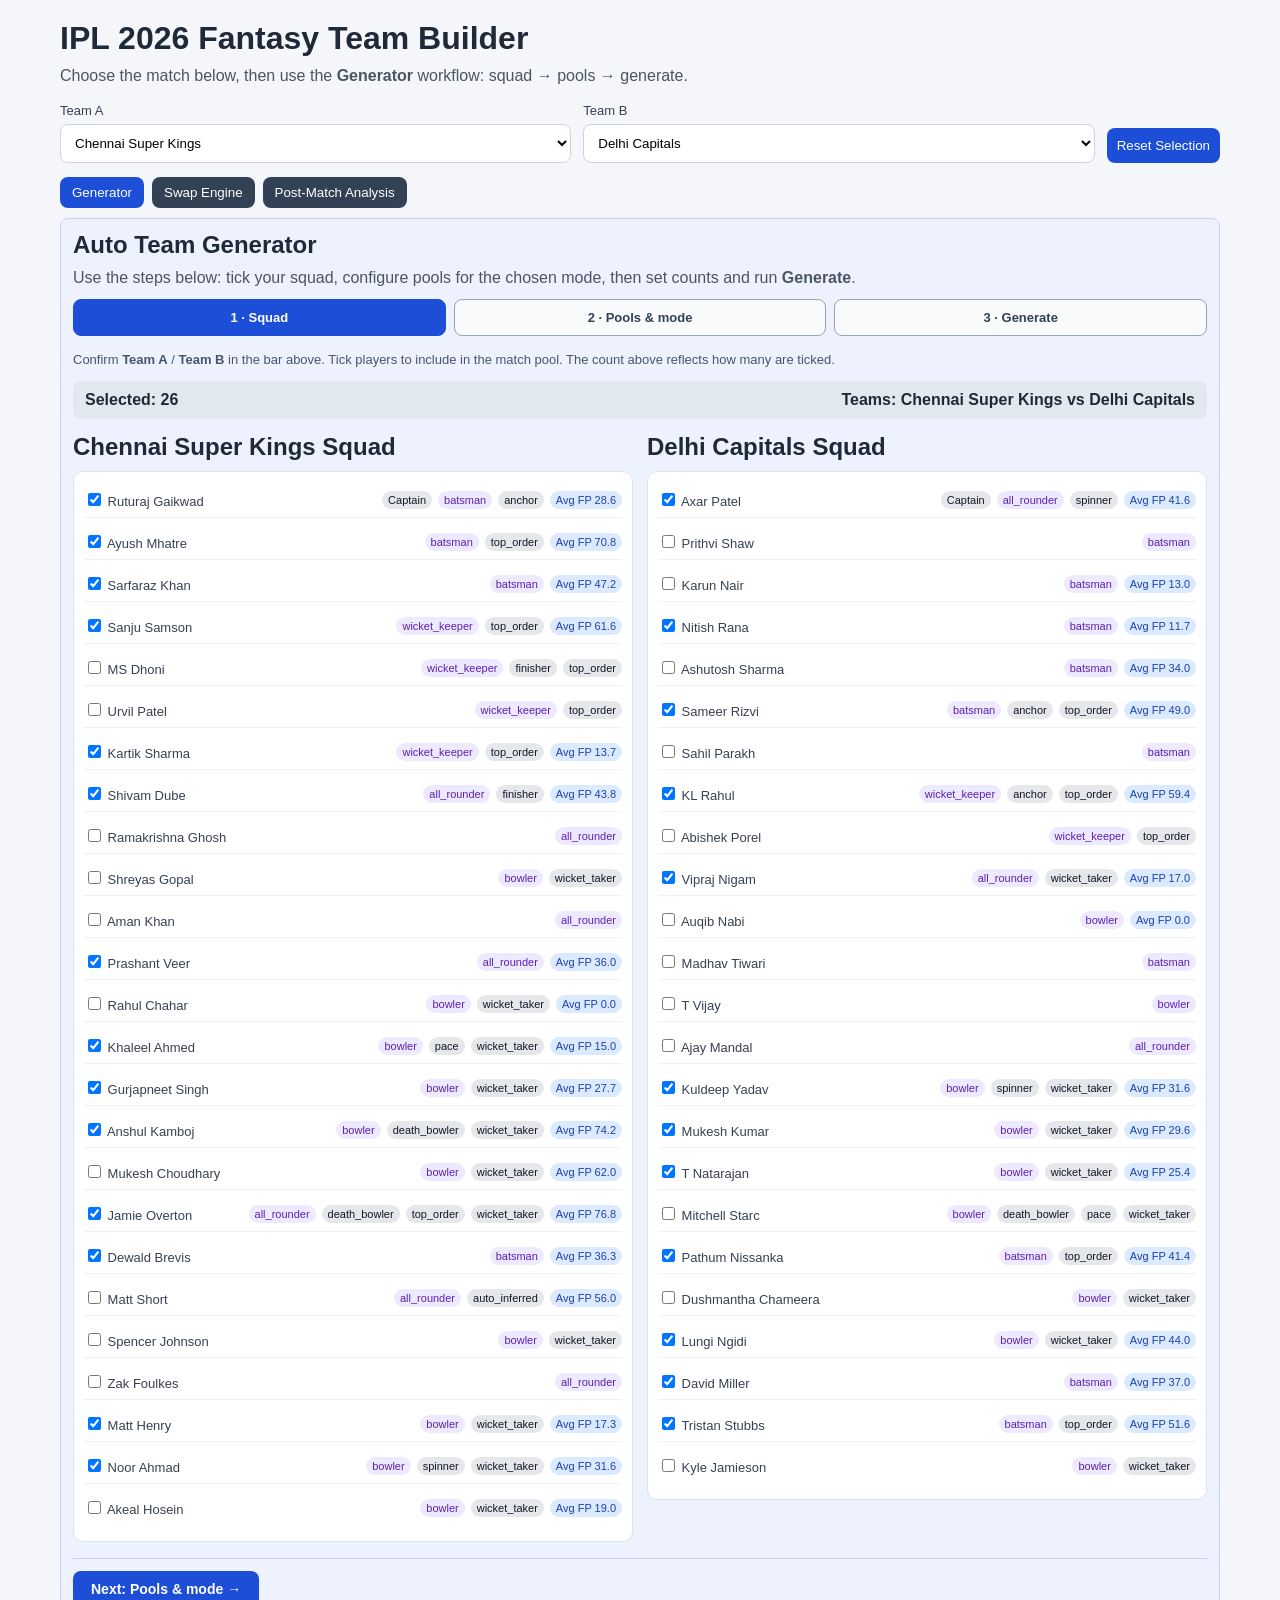
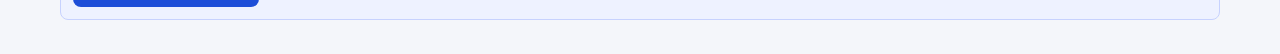
==== web/index.html @ 2a1551a9 "Initial deploy: web app, core data, and GitHub Pages redirect Co-authored-by: Cursor <cursoragent@cu" ====
<!doctype html>
<html lang="en">
<head>
  <meta charset="UTF-8" />
  <meta name="viewport" content="width=device-width, initial-scale=1.0" />
  <title>IPL 2026 Fantasy Team Builder</title>
  <link rel="stylesheet" href="./styles.css" />
</head>
<body>
  <main class="container">
    <header>
      <h1>IPL 2026 Fantasy Team Builder</h1>
      <p class="subtitle">Choose the match below, then use the <strong>Generator</strong> workflow: squad → pools → generate.</p>
    </header>

    <section class="controls">
      <div>
        <label for="teamA">Team A</label>
        <select id="teamA"></select>
      </div>
      <div>
        <label for="teamB">Team B</label>
        <select id="teamB"></select>
      </div>
      <button id="resetBtn" type="button">Reset Selection</button>
    </section>

    <section class="tabs-bar">
      <button id="tabGeneratorBtn" class="tab-btn active" type="button">Generator</button>
      <button id="tabSwapBtn" class="tab-btn" type="button">Swap Engine</button>
      <button id="tabPostMatchBtn" class="tab-btn" type="button">Post-Match Analysis</button>
    </section>

    <section id="generatorPanel" class="generator-panel tab-panel active">
      <div class="generator-panel-head">
        <h2>Auto Team Generator</h2>
        <p class="subtitle generator-flow-intro">Use the steps below: tick your squad, configure pools for the chosen mode, then set counts and run <strong>Generate</strong>.</p>
        <div class="generator-steps" role="tablist" aria-label="Generator workflow">
          <button type="button" role="tab" class="gen-step-btn active" data-gen-step="squad" id="genStepBtnSquad" aria-controls="genStepSquad" aria-selected="true">1 · Squad</button>
          <button type="button" role="tab" class="gen-step-btn" data-gen-step="pools" id="genStepBtnPools" aria-controls="genStepPools" aria-selected="false">2 · Pools &amp; mode</button>
          <button type="button" role="tab" class="gen-step-btn" data-gen-step="run" id="genStepBtnRun" aria-controls="genStepRun" aria-selected="false">3 · Generate</button>
        </div>
      </div>

      <div id="genStepSquad" class="gen-step-panel active" role="tabpanel" aria-labelledby="genStepBtnSquad">
        <p class="subtitle gen-step-lead">Confirm <strong>Team A</strong> / <strong>Team B</strong> in the bar above. Tick players to include in the match pool. The count above reflects how many are ticked.</p>
        <section class="status-bar">
          <span id="selectedCount">Selected: 0</span>
          <span id="selectedTeams">Teams: -</span>
        </section>
        <section class="grid">
          <div>
            <h2 id="teamATitle">Team A Squad</h2>
            <div id="teamAPlayers" class="player-list"></div>
          </div>
          <div>
            <h2 id="teamBTitle">Team B Squad</h2>
            <div id="teamBPlayers" class="player-list"></div>
          </div>
        </section>
        <div class="gen-step-footer">
          <button type="button" class="gen-step-next-btn" data-gen-step="pools">Next: Pools &amp; mode →</button>
        </div>
      </div>

      <div id="genStepPools" class="gen-step-panel" role="tabpanel" aria-labelledby="genStepBtnPools">
        <p class="subtitle gen-step-lead">Choose <strong>generator mode</strong>, then finalize <strong>lineup pools</strong> (bat-first P1/P2 or 2nd-innings pools as needed). <strong>Captain / vice-captain pools</strong> are below — set those after your player pools are ready.</p>
        <div class="gen-step-footer gen-step-footer-top">
          <button type="button" class="gen-step-link-btn" data-gen-step="squad">← Squad</button>
        </div>
      <div class="generator-option-block generator-mode-block">
        <label for="generatorModeSelect" class="gen-label">Generator mode</label>
        <select id="generatorModeSelect" title="High scoring: classic draw. Bat-first: pool XI with configurable variant percentages. Second-innings: 5-player teams from editable P1/P2 pools.">
          <option value="high_scoring_games">high_scoring_games (projection draw)</option>
          <option value="bat_first_pool_xi" selected>bat_first_pool_xi (pool XI, editable picks)</option>
          <option value="second_innings_pool_5">second_innings_pool_5 (2nd innings, 5-player pools)</option>
          <option value="split_pool_p1p2p3">split_pool_p1p2p3 (P1/P2/P3 profiles C1–C4)</option>
        </select>
      </div>
      <div class="bat-pool-section" id="batPoolSection">
        <h3 class="bat-pool-heading">Bat-first pools (only used in <strong>bat_first_pool_xi</strong> mode)</h3>
        <p class="subtitle bat-pool-sub"><strong>Auto-fill</strong> sorts <strong>ticked</strong> players: bowler/AR → P2, else P1. Every ticked player must be in exactly one pool. Lineups are only <strong>6+5</strong> (Seg A) or <strong>5+6</strong> (Seg B). Set segment weights for <strong>full-pool</strong> runs and separately for <strong>reduced-pool</strong> runs (after exclusions); values are normalized to 100%. Generation uses <strong>three passes</strong> for same-XI caps.</p>
        <div class="bat-pool-toolbar">
          <button id="batPoolAutoFillBtn" type="button" class="compact-btn">Auto-fill pools from selection</button>
          <label class="bat-pool-pick-cell" title="Weight for Seg A (6 from P1 + 5 from P2) among full-pool teams; normalized with next field to 100%.">
            <span class="bat-pool-pick-num">Full Seg A %</span>
            <input id="batFirstFullSegAPctInput" type="number" min="0" max="100" step="1" value="50" />
          </label>
          <label class="bat-pool-pick-cell" title="Weight for Seg B (5+6) among full-pool teams.">
            <span class="bat-pool-pick-num">Full Seg B %</span>
            <input id="batFirstFullSegBPctInput" type="number" min="0" max="100" step="1" value="50" />
          </label>
          <label class="bat-pool-pick-cell" title="Weight for Seg A among reduced-pool teams (pools minus exclusions). Independent from full-pool weights.">
            <span class="bat-pool-pick-num">Reduced Seg A %</span>
            <input id="batFirstReducedSegAPctInput" type="number" min="0" max="100" step="1" value="50" />
          </label>
          <label class="bat-pool-pick-cell" title="Weight for Seg B among reduced-pool teams.">
            <span class="bat-pool-pick-num">Reduced Seg B %</span>
            <input id="batFirstReducedSegBPctInput" type="number" min="0" max="100" step="1" value="50" />
          </label>
          <label class="bat-first-verbose-check">
            <input id="batFirstVerboseLogCheckbox" type="checkbox" />
            Verbose bat-first log (sample rejects + console)
          </label>
          <label class="bat-pool-pick-cell" title="Approximate share of teams that use full P1+P2; remainder use pools minus excluded players.">
            <span class="bat-pool-pick-num">Full pool %</span>
            <input id="batFirstFullPoolPctInput" type="number" min="0" max="100" step="1" value="70" />
          </label>
          <label class="bat-first-split74-check" title="P1/P2 pools unchanged. Cap at most one-fifth of accepted teams with 7 players from one franchise and 4 from the other (4+7 counts the same).">
            <input id="batFirstSplit74QuotaCheckbox" type="checkbox" checked />
            Cap franchise 7–4 split (⅕ of teams)
          </label>
          <label class="bat-pool-pick-cell" title="Pass 1: max EXTRA teams with the same 11 players after the first accept (0 = no duplicate XIs in this pass).">
            <span class="bat-pool-pick-num">Dup pass 1</span>
            <input id="batFirstDupStage1Input" type="number" min="0" max="50" step="1" value="0" />
          </label>
          <label class="bat-pool-pick-cell" title="Pass 2: max extra same-XI accepts beyond the first (cumulative count carries across passes).">
            <span class="bat-pool-pick-num">Dup pass 2</span>
            <input id="batFirstDupStage2Input" type="number" min="0" max="50" step="1" value="1" />
          </label>
          <label class="bat-pool-pick-cell" title="Pass 3: max extra same-XI accepts beyond the first.">
            <span class="bat-pool-pick-num">Dup pass 3</span>
            <input id="batFirstDupStage3Input" type="number" min="0" max="50" step="1" value="2" />
          </label>
        </div>
        <div id="batPoolGrid" class="bat-pool-grid" aria-live="polite"></div>
        <div id="batFirstReducedExcludeHost" class="bat-first-reduced-host" aria-live="polite"></div>
        <p id="batPoolHint" class="subtitle bat-pool-hint"></p>
      </div>
      <div class="bat-pool-section" id="secondInningsPoolSection">
        <h3 class="bat-pool-heading">2nd innings pools (only used in <strong>second_innings_pool_5</strong> mode)</h3>
        <p class="subtitle bat-pool-sub"><strong>Auto-fill</strong> puts every <strong>ticked</strong> player from the <strong>chasing</strong> team into <strong>Top</strong> (WK + bat slot ≤3) or <strong>Rest</strong> (everyone else on that team, including bowlers and AR). First-innings <strong>P2</strong> is unchanged: that side’s <strong>BOWL + AR</strong> only. Trim lists manually. Generation uses two scenarios: <strong>chase-middle</strong> vs <strong>first-innings-bowl</strong> (see % and combo rows below); teams are merged in alternating order.</p>
        <div class="bat-pool-toolbar">
          <label class="bat-pool-pick-cell">
            <span class="bat-pool-pick-num">Chasing team</span>
            <select id="secondInningsChasingTeamSelect"></select>
          </label>
          <button id="secondInningsAutoFillBtn" type="button" class="compact-btn">Auto-fill 2nd innings pools</button>
          <label class="bat-pool-pick-cell" title="Approximate share of teams built with chase-middle combos (remainder use first-innings-bowl combos). Counts round like bat-first full-pool %; output order interleaves chase then bowl.">
            <span class="bat-pool-pick-num">Chase-middle %</span>
            <input id="secondInningsChaseScenarioPctInput" type="number" min="0" max="100" step="1" value="50" />
          </label>
          <label class="bat-pool-pick-cell" title="Top–Rest–P2 counts per 5-player team (sum 5). Comma-separated variants rotate, e.g. 0-3-2,1-2-2">
            <span class="bat-pool-pick-num">Chase combos (T-R-P2)</span>
            <input id="secondInningsChaseComboInput" type="text" value="0-3-2,0-2-3,1-2-2,1-1-3" />
          </label>
          <label class="bat-pool-pick-cell" title="First-innings bowl scenario: same Top–Rest–P2 shape; usually more from P2, e.g. 1-2-2">
            <span class="bat-pool-pick-num">Bowl combos (T-R-P2)</span>
            <input id="secondInningsBowlComboInput" type="text" value="0-2-3,1-1-3,2-0-3,1-2-2" />
          </label>
          <label class="bat-first-verbose-check">
            <input id="secondInningsVerboseLogCheckbox" type="checkbox" />
            Verbose 2nd-innings log
          </label>
        </div>
        <div id="secondInningsPoolGrid" class="bat-pool-grid second-innings-pool-grid" aria-live="polite"></div>
        <div id="secondInningsCvSection" class="second-innings-scenario-cvc">
          <h4 class="second-innings-cvc-heading">Captain / vice-captain pools (per scenario)</h4>
          <p class="subtitle bat-pool-sub">
            Players from <strong>chase Top ∪ Rest ∪ P2</strong>. Tick <strong>C</strong> and/or <strong>VC</strong> per scenario (optional trim). <strong>Chase-middle:</strong> C from Top/Rest, VC from Rest/P2. <strong>Bowl:</strong> C from P2, VC from Top/Rest/P2. Auto-fill applies pool rules; generation uses pool rules if no ticks.
          </p>
          <div class="second-innings-cvc-grid">
            <div id="secondInningsChaseCvHost" class="cvc-pool-column" aria-live="polite"></div>
            <div id="secondInningsBowlCvHost" class="cvc-pool-column" aria-live="polite"></div>
          </div>
        </div>
        <p id="secondInningsPoolHint" class="subtitle bat-pool-hint"></p>
      </div>
      <div class="bat-pool-section" id="splitPoolSection">
        <h3 class="bat-pool-heading">Split pools (only used in <strong>split_pool_p1p2p3</strong> mode)</h3>
        <p class="subtitle bat-pool-sub">
          Per franchise: <strong>P1</strong> tops · <strong>P2</strong> middle bat · <strong>P3</strong> bowlers + bowling AR.
          <strong>Auto-fill</strong> assigns ticked players. Generation uses <strong>three passes</strong> for same-XI caps (Dup pass 1/2/3). Lineup profiles <strong>C1→C2→C3→C4</strong> round-robin.
          C/VC pools below use the <strong>same four profile ids</strong> (not α/β match-outcome cells). Optional <strong>full pool %</strong> + exclusions narrow P1/P2/P3 after the first half of teams.
        </p>
        <div class="bat-pool-toolbar">
          <button id="splitPoolAutoFillBtn" type="button" class="compact-btn">Auto-fill split pools from selection</button>
          <label class="bat-pool-pick-cell" title="Share of teams built from full P1/P2/P3; remainder drops excluded players from all three pools.">
            <span class="bat-pool-pick-num">Full pool %</span>
            <input id="splitPoolFullPoolPctInput" type="number" min="0" max="100" step="1" value="50" />
          </label>
          <label class="bat-pool-pick-cell" title="Pass 1: max EXTRA teams with the same 11 after the first accept (0 = strict unique XIs).">
            <span class="bat-pool-pick-num">Dup pass 1</span>
            <input id="splitPoolDupStage1Input" type="number" min="0" max="50" step="1" value="0" />
          </label>
          <label class="bat-pool-pick-cell" title="Pass 2: max extra same-XI accepts beyond the first.">
            <span class="bat-pool-pick-num">Dup pass 2</span>
            <input id="splitPoolDupStage2Input" type="number" min="0" max="50" step="1" value="1" />
          </label>
          <label class="bat-pool-pick-cell" title="Pass 3: max extra same-XI accepts beyond the first.">
            <span class="bat-pool-pick-num">Dup pass 3</span>
            <input id="splitPoolDupStage3Input" type="number" min="0" max="50" step="1" value="2" />
          </label>
          <label class="bat-first-verbose-check">
            <input id="splitPoolVerboseLogCheckbox" type="checkbox" />
            Verbose split-pool log
          </label>
        </div>
        <div id="splitPoolGrid" class="bat-pool-grid split-pool-grid" aria-live="polite"></div>
        <div id="splitPoolReducedExcludeHost" class="bat-first-reduced-host" aria-live="polite"></div>
        <p id="splitPoolHint" class="subtitle bat-pool-hint"></p>
      </div>
      <div class="cvc-pool-section cvc-pool-section-after-lineup">
        <h3 class="cvc-pool-heading">Captain / vice-captain pools (per scenario)</h3>
        <p class="subtitle cvc-pool-sub">Each scenario lists <strong>suggested</strong> C/VC picks by role. Use <strong>Add other ticked players</strong> for extras. Hints use franchise codes (e.g. CSK, MI) and who bats first vs chases for that cell.</p>
        <div class="cvc-pool-toolbar">
          <button id="cvPoolsAutoFillScenarioBtn" type="button" class="compact-btn">Auto-fill C/VC from scenario roles</button>
        </div>
        <div id="cvcPoolScenarioHost" class="cvc-pool-scenario-host" aria-live="polite"></div>
      </div>
        <div class="gen-step-footer gen-step-footer-split">
          <button type="button" class="gen-step-link-btn" data-gen-step="squad">← Squad</button>
          <button type="button" class="gen-step-next-btn" data-gen-step="run">Next: Generate →</button>
        </div>
      </div>

      <div id="genStepRun" class="gen-step-panel" role="tabpanel" aria-labelledby="genStepBtnRun">
        <p class="subtitle gen-step-lead">Set team count, scenario profile, tuning, and operator names — then <strong>Generate teams</strong> or export PDFs.</p>
        <div class="gen-step-footer gen-step-footer-top">
          <button type="button" class="gen-step-link-btn" data-gen-step="pools">← Pools &amp; mode</button>
        </div>
      <div class="generator-options">
        <div class="generator-option-block">
          <label for="teamsPerStrategyInput" class="gen-label">Number of teams</label>
          <input id="teamsPerStrategyInput" type="number" min="1" max="500" value="80" title="Target count of unique teams. PDF “one tab per candidate” opens ceil(total ÷ batch size) tabs, not this number as tab count." />
        </div>
        <div class="generator-option-block">
          <label for="candidateChunkInput" class="gen-label">Teams per operator (fixed max)</label>
          <input id="candidateChunkInput" type="number" min="1" max="40" value="20" title="Default 20 teams per person per match; editable." />
        </div>
        <div class="generator-option-block">
          <label for="scenarioProfileSelect" class="gen-label">Scenario profile</label>
          <select id="scenarioProfileSelect" title="Choose active high-scoring scenario catalog">
            <option value="batting_heavy_6" selected>Batting-heavy (6 cells, no A1–B2b)</option>
          </select>
        </div>
        <div class="generator-option-block preset-block">
          <label for="tuningPresetSelect" class="gen-label">Tuning preset</label>
          <select id="tuningPresetSelect" class="tuning-preset-select" title="Load saved tuning bundles (e.g. from tune_generator_backtest.py --apply-best-oat)">
            <option value="">Default (app)</option>
          </select>
        </div>
        <div class="generator-option-block tuning-block" title="Used on next Generate.">
          <span class="gen-label">Tuning</span>
          <p class="subtitle tuning-main-hint">Main controls below. Finer weights live under <strong>Advanced</strong> (defaults match the app; tuning presets still load all values).</p>
          <div class="tuning-grid tuning-grid-main">
            <label class="tuning-cell"><span class="tuning-label-text">Repeat penalty λ</span>
              <input id="tuningRepeatLambda" type="number" step="0.02" min="0" max="3" value="1.67" />
              <span class="tuning-param-hint">Range <strong>0–3</strong>. Weight multiplier <code>1/(1+λ×appearances)</code> so already-picked names are down-weighted. <strong>Low</strong> (~0): more overlap across teams. <strong>High</strong>: more spread; unique lineups may run out sooner.</span>
            </label>
            <label class="tuning-cell"><span class="tuning-label-text">C/VC pool mix (uniform)</span>
              <input id="tuningCvUniformBlend" type="number" step="0.02" min="0" max="1" value="0.60" title="Uniform vs score mass in C and VC pools" />
              <span class="tuning-param-hint">Range <strong>0–1</strong> (C/VC from pools). <strong>0</strong>: picks follow score mass (0.8×proj + 0.2×capped ceiling). <strong>1</strong>: nearly uniform within the pool.</span>
            </label>
            <label class="tuning-cell"><span class="tuning-label-text">Bat slot ≥6 weight</span>
              <input id="tuningLowerMiddleBatWeight" type="number" step="0.02" min="0.05" max="1" value="0.43" title="Pure batsmen at typical slot 6+" />
              <span class="tuning-param-hint">Range <strong>0.05–1</strong> (<strong>batsman</strong> or <strong>WK</strong>, typical slot ≥6). Multiplier on XI draw weight so lower-order batters appear in <strong>fewer</strong> teams. <strong>1</strong> = no extra penalty.</span>
            </label>
          </div>
          <details class="tuning-advanced-details">
            <summary class="tuning-advanced-summary">Advanced tuning (rarely changed)</summary>
            <div class="tuning-grid tuning-grid-advanced">
              <label class="tuning-cell"><span class="tuning-label-text">Lineup ceiling nudge</span>
                <input id="tuningLineupCeilingNudge" type="number" step="0.02" min="0" max="0.5" value="0.17" title="How much ceiling above proj lifts XI draw weight" />
                <span class="tuning-param-hint">Range <strong>0–0.5</strong>. <strong>0</strong>: lineup weights follow projection only. <strong>Higher</strong>: stronger preference for players with large (ceiling−proj) upside.</span>
              </label>
              <label class="tuning-cell"><span class="tuning-label-text">C/VC fairness λ</span>
                <input id="tuningCvFairnessLambda" type="number" step="0.1" min="0" max="25" value="5.44" title="Pull captain/vice usage toward equal across pool keys" />
                <span class="tuning-param-hint">Range <strong>0–25</strong>. Nudges C/VC toward equal opportunities across pool names. <strong>0</strong> disables fairness nudge.</span>
              </label>
              <label class="tuning-cell"><span class="tuning-label-text">Blend weight: projection</span>
                <input id="tuningBlendProjWeight" type="number" step="0.01" min="0" max="1" value="0.53" />
                <span class="tuning-param-hint">Player-score blend component for <strong>projection</strong>. Final blended weights are auto-normalized with ceiling and role-stability weights.</span>
              </label>
              <label class="tuning-cell"><span class="tuning-label-text">Blend weight: ceiling</span>
                <input id="tuningBlendCeilingWeight" type="number" step="0.01" min="0" max="1" value="0.37" />
                <span class="tuning-param-hint">Player-score blend component for <strong>ceiling</strong> (capped at proj+28).</span>
              </label>
              <label class="tuning-cell"><span class="tuning-label-text">Blend weight: role stability</span>
                <input id="tuningBlendRoleStabilityWeight" type="number" step="0.01" min="0" max="1" value="0.10" />
                <span class="tuning-param-hint">Player-score blend component for <strong>role stability</strong> proxy (recent consistency + slot/probable-XI bonus).</span>
              </label>
            </div>
          </details>
        </div>
      </div>
      <div class="candidate-names-block">
        <label for="candidateNamesInput" class="gen-label">Operator names (one per line, order = batch 1, 2, 3…)</label>
        <textarea id="candidateNamesInput" class="candidate-names-textarea" rows="5" spellcheck="false" placeholder="Akshay&#10;Sudhir&#10;…"></textarea>
      </div>
      <p id="generatorAttemptsHint" class="gen-hint"></p>
      <p class="subtitle batch-hint">Teams are split into batches of up to 40 per operator. Add or reorder names below as your team grows. File names use short codes (e.g. RCB_vs_KKR).</p>
      <div class="generator-actions generator-pdf-actions">
        <button id="generateTeamsBtn" class="compact-btn" type="button">Generate Teams</button>
        <button id="downloadPdfBtn" class="compact-btn" type="button">PDF — all teams</button>
        <button id="downloadPdfByCandidateTabsBtn" class="compact-btn" type="button">PDF — one tab per candidate</button>
        <button id="downloadPdfByCandidateCombinedBtn" class="compact-btn" type="button">PDF — all candidates (page breaks)</button>
      </div>
      <div id="generatorStatus">No generated teams yet.</div>
      <div id="batFirstGenLog" class="bat-first-gen-log" aria-live="polite"></div>
      <div id="splitPoolGenLog" class="bat-first-gen-log split-pool-gen-log" aria-live="polite"></div>
      <div id="secondInningsGenLog" class="bat-first-gen-log second-innings-gen-log" aria-live="polite"></div>
      <p id="generatorTuningSnapshot" class="tuning-snapshot" aria-live="polite"></p>
      <div id="qualitySummary" class="quality-summary"></div>
        <div class="gen-step-footer gen-step-footer-split gen-step-footer-bottom">
          <button type="button" class="gen-step-link-btn" data-gen-step="pools">← Pools &amp; mode</button>
          <button type="button" class="gen-step-link-btn" data-gen-step="squad">← Squad selection</button>
        </div>
      </div>
    </section>

    <section id="swapPanel" class="generator-panel tab-panel">
      <h2>Last-Minute Swap Engine</h2>
      <p class="subtitle">You can swap on <strong>generated teams</strong> or on teams from an <strong>uploaded CSV</strong> (no need to generate again). <strong>Swap OUT</strong> lists everyone who appears in those teams (plus anyone ticked in the squads). <strong>Swap IN</strong> is anyone from the two match squads. After <strong>Apply swaps</strong>, use <strong>PDF — swap changes only</strong> for a short checklist (team #, operator batch, swaps, C/VC), or the full-roster PDF if you need every XI printed.</p>
      <div class="generator-actions">
        <input id="swapCsvInput" type="file" accept=".csv" />
        <button id="addSwapRuleBtn" class="compact-btn" type="button">Add Swap Rule</button>
        <button id="applySwapsBtn" class="compact-btn" type="button">Apply Swaps</button>
      </div>
      <div id="swapRulesContainer"></div>
      <div class="generator-actions">
        <button id="swapChangesPdfBtn" class="compact-btn" type="button">PDF — swap changes only (checklist)</button>
        <button id="swapPdfCombinedBtn" class="compact-btn" type="button">PDF — swapped teams (single, by operator)</button>
        <button id="downloadSwappedCsvBtn" class="compact-btn" type="button">Download Swapped CSV</button>
        <button id="downloadSwapReportBtn" class="compact-btn" type="button">Download Swap Report</button>
      </div>
      <div id="swapStatus">No swap file loaded.</div>
      <div id="swapPreview" class="quality-summary"></div>
    </section>

    <section id="postMatchPanel" class="generator-panel tab-panel">
      <h2>Post-Match Analysis</h2>
      <p class="subtitle">Player names are prefilled. Enter actual fantasy points beside each player. Points are saved in this browser per fixture so you can reopen later.</p>
      <p id="postMatchPersistHint" class="persist-hint"></p>
      <div class="generator-actions post-match-meta">
        <div>
          <label for="postMatchDateInput">Match date (optional)</label>
          <input id="postMatchDateInput" type="date" />
        </div>
        <input id="postMatchCsvInput" type="file" accept=".csv" />
      </div>
      <div id="postMatchPlayersInputs" class="post-match-input-grid"></div>
      <div class="generator-actions post-match-pdf-actions">
        <input id="topTeamPointsInput" type="number" step="0.01" min="0" placeholder="Top contest team points (optional)" />
        <button id="analyzePostMatchBtn" class="compact-btn" type="button">Analyze Standing</button>
        <button id="postMatchPdfCombinedBtn" class="compact-btn" type="button">Post PDF — all batches</button>
        <button id="postMatchPdfTabsBtn" class="compact-btn" type="button">Post PDF — one tab per candidate</button>
      </div>
      <div id="postMatchStatus">No post-match analysis yet.</div>
      <div id="postMatchSummary" class="quality-summary"></div>
    </section>
  </main>

  <script src="./split_pool_catalog.js"></script>
  <script src="./app.js"></script>
  <script src="./split_pool_impl.js"></script>
</body>
</html>
---- web/styles.css ----
* {
  box-sizing: border-box;
}

body {
  margin: 0;
  font-family: Arial, sans-serif;
  background: #f4f6fa;
  color: #1f2937;
}

.container {
  max-width: 1200px;
  margin: 0 auto;
  padding: 20px;
}

h1, h2 {
  margin: 0 0 10px;
}

.subtitle {
  margin: 0 0 18px;
  color: #4b5563;
}

.controls {
  display: grid;
  grid-template-columns: 1fr 1fr auto;
  gap: 12px;
  align-items: end;
  margin-bottom: 14px;
}

label {
  display: block;
  font-size: 13px;
  margin-bottom: 6px;
  color: #374151;
}

select, button {
  width: 100%;
  padding: 10px;
  border-radius: 8px;
  border: 1px solid #cbd5e1;
  background: white;
}

button {
  cursor: pointer;
  background: #1d4ed8;
  color: #fff;
  border: none;
}

.status-bar {
  display: flex;
  justify-content: space-between;
  background: #e2e8f0;
  padding: 10px 12px;
  border-radius: 8px;
  margin-bottom: 14px;
  font-weight: 600;
}

.generator-panel {
  background: #eef2ff;
  border: 1px solid #c7d2fe;
  padding: 12px;
  border-radius: 8px;
  margin-bottom: 14px;
}

.generator-options {
  display: flex;
  flex-wrap: wrap;
  gap: 16px;
  align-items: flex-start;
  margin-bottom: 8px;
}

.preset-block {
  flex: 1 1 100%;
}

.tuning-preset-select {
  max-width: min(100%, 420px);
  padding: 8px 10px;
  border-radius: 8px;
  border: 1px solid #cbd5e1;
  background: #fff;
  font-size: 13px;
}

.tuning-block {
  flex: 1 1 100%;
}

.tuning-main-hint {
  margin: 0 0 8px;
  font-size: 12px;
  color: #475569;
}

.tuning-advanced-details {
  margin-top: 12px;
  padding-top: 8px;
  border-top: 1px solid #c7d2fe;
}

.tuning-advanced-summary {
  cursor: pointer;
  font-size: 13px;
  font-weight: 600;
  color: #334155;
  list-style-position: outside;
}

.tuning-advanced-summary:hover {
  color: #1d4ed8;
}

.tuning-advanced-details[open] .tuning-advanced-summary {
  margin-bottom: 8px;
}

.tuning-grid-main {
  margin-top: 4px;
}

.tuning-grid-advanced {
  margin-top: 4px;
}

.tuning-grid {
  display: grid;
  grid-template-columns: repeat(auto-fill, minmax(160px, 1fr));
  gap: 10px 14px;
  margin-top: 6px;
}

.tuning-cell {
  display: flex;
  flex-direction: column;
  gap: 4px;
  font-size: 12px;
  color: #334155;
}

.tuning-cell input {
  max-width: 100%;
}

.generator-option-block {
  display: flex;
  flex-direction: column;
  gap: 6px;
}

.gen-label {
  font-size: 13px;
  font-weight: 700;
  color: #334155;
}

.strategy-checkboxes {
  display: flex;
  flex-wrap: wrap;
  gap: 10px 14px;
}

.strategy-label {
  display: inline-flex;
  align-items: center;
  gap: 6px;
  font-size: 13px;
  cursor: pointer;
}

.strategy-label input {
  width: auto;
  margin: 0;
}

#teamsPerStrategyInput {
  width: 88px;
  padding: 8px 10px;
}

.cvc-pool-section {
  margin: 0 0 14px;
  padding: 10px;
  background: #f8fafc;
  border: 1px solid #e2e8f0;
  border-radius: 8px;
}

.cvc-pool-section-after-lineup {
  margin-top: 20px;
  padding-top: 14px;
  border-top: 2px dashed #cbd5e1;
}

.cvc-pool-hint {
  margin: 0;
  font-size: 12px;
  color: #64748b;
  line-height: 1.4;
}

.cvc-pool-heading {
  margin: 0 0 6px;
  font-size: 15px;
}

.cvc-pool-sub {
  margin: 0 0 10px;
  font-size: 12px;
}

.cvc-pool-toolbar {
  display: flex;
  flex-wrap: wrap;
  gap: 8px;
  margin: 0 0 10px;
}

.bat-pool-section {
  margin: 0 0 14px;
  padding: 10px;
  background: #f0fdf4;
  border: 1px solid #bbf7d0;
  border-radius: 8px;
}

.bat-pool-heading {
  margin: 0 0 6px;
  font-size: 15px;
}

.bat-pool-sub {
  margin: 0 0 8px;
  font-size: 12px;
}

.bat-pool-toolbar {
  display: flex;
  flex-wrap: wrap;
  align-items: center;
  gap: 10px 14px;
  margin-bottom: 10px;
}

.bat-pool-toolbar .compact-btn {
  width: auto;
  max-width: 100%;
  padding: 8px 14px;
}

.bat-first-verbose-check,
.bat-first-split74-check {
  display: flex;
  align-items: center;
  gap: 8px;
  font-size: 12px;
  color: #334155;
  cursor: pointer;
  user-select: none;
}

.bat-first-verbose-check input,
.bat-first-split74-check input {
  width: auto;
  margin: 0;
}

.bat-first-gen-log {
  margin: 10px 0 0;
  padding: 10px 12px;
  background: #f8fafc;
  border: 1px solid #e2e8f0;
  border-radius: 8px;
  font-size: 12px;
  color: #334155;
  line-height: 1.45;
}

.bat-first-gen-log:empty {
  display: none;
}

.bat-first-log-title {
  margin: 0 0 8px;
}

.bat-first-log-note {
  margin: 10px 0 0;
  color: #475569;
  font-size: 11px;
}

.bat-pool-picks-row {
  display: flex;
  flex-wrap: wrap;
  align-items: center;
  gap: 10px 14px;
  margin: 0 0 12px;
  padding: 8px 10px;
  background: #ecfdf5;
  border: 1px solid #86efac;
  border-radius: 8px;
  font-size: 13px;
}

.bat-pool-picks-label {
  font-weight: 600;
  color: #14532d;
  margin-right: 4px;
}

.bat-pool-pick-cell {
  display: inline-flex;
  align-items: center;
  gap: 6px;
  font-size: 12px;
  color: #334155;
}

.bat-pool-pick-cell input {
  width: 52px;
  padding: 6px 8px;
  border-radius: 6px;
  border: 1px solid #cbd5e1;
}

.bat-pool-pick-num {
  font-weight: 700;
  color: #166534;
}

.bat-pool-sum-hint {
  font-size: 12px;
  color: #475569;
  flex: 1 1 140px;
}

.bat-pool-sum-hint.bat-pool-sum-bad {
  color: #b45309;
  font-weight: 600;
}

.bat-pool-grid {
  display: grid;
  grid-template-columns: repeat(2, 1fr);
  gap: 10px;
  align-items: start;
}

.split-pool-grid {
  grid-template-columns: 1fr;
  gap: 14px;
}

.split-pool-franchise-title {
  margin: 0 0 8px;
  font-size: 14px;
  color: #14532d;
}

.split-pool-franchise-row {
  display: grid;
  grid-template-columns: repeat(3, minmax(0, 1fr));
  gap: 8px;
  align-items: start;
}

@media (max-width: 900px) {
  .split-pool-franchise-row {
    grid-template-columns: 1fr;
  }
}

@media (max-width: 900px) {
  .bat-pool-grid {
    grid-template-columns: 1fr;
  }
}

#secondInningsPoolGrid.second-innings-pool-grid {
  grid-template-columns: repeat(3, minmax(0, 1fr));
}

@media (max-width: 1100px) {
  #secondInningsPoolGrid.second-innings-pool-grid {
    grid-template-columns: 1fr;
  }
}

.bat-pool-column {
  background: #fff;
  border: 1px solid #86efac;
  border-radius: 8px;
  padding: 8px 10px;
}

.bat-pool-column h4 {
  margin: 0 0 8px;
  font-size: 13px;
  color: #14532d;
}

.bat-pool-list {
  list-style: none;
  margin: 0;
  padding: 0;
  max-height: min(62vh, 560px);
  overflow-y: auto;
}

.bat-pool-item {
  display: flex;
  flex-direction: row;
  flex-wrap: nowrap;
  align-items: center;
  justify-content: space-between;
  gap: 8px;
  padding: 4px 2px;
  border-bottom: 1px solid #ecfdf5;
  font-size: 12px;
}

.bat-pool-item:last-child {
  border-bottom: none;
}

.bat-pool-item-meta {
  flex: 1 1 auto;
  min-width: 0;
  color: #334155;
  white-space: nowrap;
  overflow: hidden;
  text-overflow: ellipsis;
}

.bat-pool-moves {
  display: flex;
  flex-direction: row;
  flex-wrap: nowrap;
  flex-shrink: 0;
  align-items: center;
  gap: 4px;
}

.bat-pool-move-btn {
  padding: 3px 7px;
  font-size: 11px;
  border-radius: 6px;
  background: #15803d;
  color: #fff;
  border: none;
  cursor: pointer;
}

.bat-pool-move-btn:hover {
  background: #166534;
}

.second-innings-unified-cvc {
  margin-top: 14px;
  padding: 10px 12px;
  border: 1px dashed #94a3b8;
  border-radius: 8px;
  background: #f8fafc;
}

.second-innings-unified-cvc-master {
  display: flex;
  align-items: center;
  gap: 8px;
  font-weight: 600;
  font-size: 14px;
  cursor: pointer;
  margin: 0 0 6px;
}

.second-innings-cvc-heading {
  margin: 12px 0 4px;
  font-size: 15px;
}

.second-innings-cvc-grid {
  display: grid;
  grid-template-columns: 1fr 1fr;
  gap: 16px 20px;
  margin-top: 10px;
}

@media (max-width: 900px) {
  .second-innings-cvc-grid {
    grid-template-columns: 1fr;
  }
}

.second-innings-cv-list {
  display: flex;
  flex-wrap: wrap;
  gap: 8px 14px;
  margin-top: 8px;
}

.second-innings-cv-row {
  display: inline-flex;
  align-items: center;
  gap: 6px;
  font-size: 13px;
  cursor: pointer;
}

.second-innings-cv-empty {
  margin: 6px 0 0;
  font-size: 13px;
  color: #64748b;
}

.bat-pool-hint {
  margin: 8px 0 0;
  font-size: 12px;
}

.bat-first-reduced-host {
  margin-top: 12px;
  padding: 10px 12px;
  border: 1px solid #cbd5e1;
  border-radius: 8px;
  background: #f8fafc;
}

.bat-first-reduced-heading {
  margin: 0 0 6px;
  font-size: 14px;
  color: #0f172a;
}

.bat-first-reduced-sub {
  margin: 0 0 10px;
  font-size: 12px;
}

.bat-first-reduced-grid {
  display: flex;
  flex-wrap: wrap;
  gap: 6px 14px;
  align-items: center;
}

.bat-first-reduced-item {
  display: inline-flex;
  align-items: center;
  gap: 6px;
  font-size: 12px;
  cursor: pointer;
  color: #334155;
}

.generator-mode-block select {
  max-width: min(100%, 480px);
}

.cvc-pool-scenario-host {
  display: flex;
  flex-direction: column;
  gap: 16px;
  margin-top: 8px;
}

.cvc-pool-scenario-block {
  background: #f8fafc;
  border: 1px solid #cbd5e1;
  border-radius: 10px;
  padding: 12px 14px;
}

.cvc-pool-scenario-title {
  margin: 0 0 6px;
  font-size: 15px;
  color: #1e3a8a;
}

.cvc-pool-scenario-outcome {
  margin: 0 0 8px;
  font-size: 13px;
  font-weight: 600;
  line-height: 1.4;
  color: #0f766e;
}

.cvc-pool-scenario-hint {
  margin: 0 0 10px;
  font-size: 12px;
  line-height: 1.45;
  color: #475569;
}

.cvc-pool-grid {
  display: grid;
  grid-template-columns: 1fr 1fr;
  gap: 12px;
  align-items: start;
}

@media (max-width: 720px) {
  .cvc-pool-grid {
    grid-template-columns: 1fr;
  }
}

.cvc-pool-column {
  background: #fff;
  border: 1px solid #e2e8f0;
  border-radius: 8px;
  padding: 8px 10px;
}

.cvc-pool-team-title {
  margin: 0 0 8px;
  font-size: 14px;
  color: #1e3a8a;
}

.cvc-tick-grid {
  display: flex;
  flex-direction: column;
  gap: 0;
  font-size: 13px;
  background: #fff;
  border: 1px solid #e2e8f0;
  border-radius: 8px;
  overflow: hidden;
}

.cvc-tick-header,
.cvc-tick-row {
  display: grid;
  grid-template-columns: 1fr 44px 44px;
  align-items: center;
  gap: 8px;
  padding: 6px 10px;
}

.cvc-tick-header {
  background: #f1f5f9;
  font-weight: 700;
  color: #334155;
  border-bottom: 1px solid #e2e8f0;
}

.cvc-tick-row:nth-child(even) {
  background: #fafafa;
}

.cvc-tick-name {
  min-width: 0;
  word-break: break-word;
}

.cvc-tick-name-extra {
  color: #64748b;
  font-style: italic;
}

.cvc-pool-add-block {
  margin-top: 10px;
  padding-top: 8px;
  border-top: 1px dashed #cbd5e1;
}

.cvc-tick-col,
.cvc-tick-cell {
  display: flex;
  justify-content: center;
}

.cvc-tick-cell input[type="checkbox"] {
  width: 18px;
  height: 18px;
  cursor: pointer;
}

.cvc-pool-block {
  margin-bottom: 10px;
}

.cvc-pool-block:last-child {
  margin-bottom: 0;
}

.cvc-suggestion-box {
  margin: 0 0 10px;
  padding: 8px;
  border: 1px solid #dbeafe;
  background: #f8fbff;
  border-radius: 8px;
}

.cvc-suggestion-chips {
  display: flex;
  flex-wrap: wrap;
  gap: 6px;
  margin: 8px 0;
}

.cvc-suggestion-chip {
  display: inline-flex;
  align-items: center;
  padding: 4px 8px;
  border-radius: 999px;
  background: #e0e7ff;
  color: #1e3a8a;
  font-size: 11px;
  font-weight: 700;
}

.cvc-suggestion-split {
  display: grid;
  grid-template-columns: 1fr 1fr;
  gap: 10px;
  margin: 8px 0;
}

@media (max-width: 720px) {
  .cvc-suggestion-split {
    grid-template-columns: 1fr;
  }
}

.cvc-suggestion-listbox {
  border: 1px solid #e2e8f0;
  background: #fff;
  border-radius: 8px;
  padding: 8px;
}

.cvc-suggestion-list {
  list-style: none;
  margin: 6px 0 0;
  padding: 0;
  font-size: 12px;
  color: #334155;
  max-height: 140px;
  overflow-y: auto;
}

.cvc-suggestion-list li {
  padding: 3px 0;
  border-bottom: 1px solid #f1f5f9;
}

.cvc-suggestion-list li:last-child {
  border-bottom: none;
}

.cvc-pool-label {
  font-size: 12px;
  font-weight: 700;
  color: #475569;
  margin-bottom: 4px;
}

.cvc-pool-list {
  list-style: none;
  margin: 0 0 6px;
  padding: 0;
  max-height: 160px;
  overflow-y: auto;
  font-size: 12px;
}

.cvc-pool-item {
  display: flex;
  align-items: center;
  justify-content: space-between;
  gap: 8px;
  padding: 4px 0;
  border-bottom: 1px solid #f1f5f9;
}

.cvc-pool-item span {
  flex: 1;
  min-width: 0;
  word-break: break-word;
}

.cvc-pool-remove {
  flex-shrink: 0;
  width: auto;
  min-width: 0;
  padding: 4px 8px;
  font-size: 11px;
  background: #64748b;
}

.cvc-add-row {
  display: flex;
  gap: 8px;
  align-items: center;
}

.cvc-pool-add-select {
  flex: 1;
  min-width: 0;
  padding: 6px 8px;
  font-size: 12px;
}

.cvc-pool-add-btn {
  width: auto;
  min-width: 64px;
  padding: 6px 10px;
  font-size: 12px;
}

.cvc-pool-secondary-btn {
  background: #475569;
}

.candidate-names-block {
  margin: 0 0 12px;
  max-width: 420px;
}

.candidate-names-block .gen-label {
  margin-bottom: 6px;
}

.candidate-names-textarea {
  width: 100%;
  min-height: 100px;
  padding: 8px 10px;
  font-size: 13px;
  border: 1px solid #cbd5e1;
  border-radius: 8px;
  font-family: inherit;
  resize: vertical;
}

.batch-hint {
  margin: 0 0 10px;
  font-size: 12px;
  color: #475569;
}

.generator-pdf-actions,
.post-match-pdf-actions {
  flex-wrap: wrap;
  gap: 8px;
}

.generator-pdf-actions .compact-btn,
.post-match-pdf-actions .compact-btn {
  min-width: 140px;
  flex: 1 1 160px;
}

.gen-hint {
  margin: 0 0 10px;
  font-size: 12px;
  color: #475569;
  line-height: 1.45;
}

.tabs-bar {
  display: flex;
  gap: 8px;
  margin-bottom: 10px;
}

.tab-btn {
  width: auto;
  padding: 8px 12px;
  background: #334155;
}

.tab-btn.active {
  background: #1d4ed8;
}

.tab-panel {
  display: none;
}

.tab-panel.active {
  display: block;
}

.generator-panel-head {
  margin-bottom: 4px;
}

.generator-flow-intro {
  margin-bottom: 10px;
}

.generator-steps {
  display: flex;
  flex-wrap: wrap;
  gap: 8px;
  margin: 12px 0 16px;
}

.gen-step-btn {
  width: auto;
  flex: 1 1 120px;
  min-width: 0;
  padding: 10px 12px;
  border-radius: 8px;
  border: 1px solid #94a3b8;
  background: #f8fafc;
  color: #334155;
  font-weight: 600;
  font-size: 13px;
  cursor: pointer;
}

.gen-step-btn:hover {
  border-color: #64748b;
  background: #f1f5f9;
}

.gen-step-btn.active {
  border-color: #1d4ed8;
  background: #1d4ed8;
  color: #fff;
}

#generatorPanel .gen-step-panel {
  display: none;
}

#generatorPanel .gen-step-panel.active {
  display: block;
}

.gen-step-lead {
  margin: 0 0 14px;
  font-size: 13px;
  color: #475569;
}

.gen-step-footer {
  display: flex;
  flex-wrap: wrap;
  gap: 10px;
  align-items: center;
  margin-top: 16px;
  padding-top: 12px;
  border-top: 1px solid #c7d2fe;
}

.gen-step-footer-top {
  margin-top: 0;
  margin-bottom: 14px;
  padding-top: 0;
  border-top: none;
}

.gen-step-footer-bottom {
  margin-top: 18px;
}

.gen-step-footer-split {
  justify-content: space-between;
}

.gen-step-next-btn {
  width: auto;
  padding: 10px 18px;
  background: #1d4ed8;
  color: #fff;
  border: none;
  border-radius: 8px;
  font-weight: 600;
  cursor: pointer;
  font-size: 14px;
}

.gen-step-link-btn {
  width: auto;
  padding: 8px 14px;
  background: #fff;
  color: #1e40af;
  border: 1px solid #93c5fd;
  border-radius: 8px;
  font-weight: 600;
  cursor: pointer;
  font-size: 13px;
}

.gen-step-link-btn:hover {
  background: #eff6ff;
}

.generator-actions {
  display: flex;
  flex-wrap: wrap;
  gap: 10px;
  margin-bottom: 8px;
}

.generator-actions button {
  width: auto !important;
}

.generator-actions input[type="file"] {
  width: auto;
  background: #fff;
  border: 1px solid #cbd5e1;
  border-radius: 8px;
  padding: 8px;
}

.generator-actions textarea {
  width: 100%;
  min-height: 170px;
  border: 1px solid #cbd5e1;
  border-radius: 8px;
  padding: 10px;
  font-family: inherit;
}

.post-match-input-grid {
  display: grid;
  grid-template-columns: repeat(2, minmax(0, 1fr));
  gap: 8px;
  margin-bottom: 10px;
}

.post-player-row {
  display: grid;
  grid-template-columns: 1fr 110px;
  gap: 8px;
  align-items: center;
  background: #ffffff;
  border: 1px solid #cbd5e1;
  border-radius: 8px;
  padding: 8px;
}

.post-player-name {
  font-size: 13px;
  color: #0f172a;
}

.post-player-row input {
  padding: 6px 8px;
}

#topTeamPointsInput {
  width: 260px;
}

.post-match-meta {
  align-items: flex-end;
}

.post-match-meta label {
  margin-bottom: 4px;
}

.post-match-meta input[type="date"] {
  width: auto;
  min-width: 160px;
  padding: 8px 10px;
  border: 1px solid #cbd5e1;
  border-radius: 8px;
  background: #fff;
}

.compact-btn {
  display: inline-flex;
  align-items: center;
  justify-content: center;
  min-width: 170px;
  padding: 8px 12px;
  font-size: 13px;
  line-height: 1.2;
}

#generatorStatus {
  color: #3730a3;
  font-weight: 600;
}

.tuning-snapshot {
  margin: 8px 0 0;
  padding: 0;
  font-size: 12px;
  line-height: 1.45;
  color: #475569;
  font-family: ui-monospace, SFMono-Regular, Menlo, Monaco, Consolas, monospace;
  word-break: break-word;
}

.tuning-snapshot:empty {
  display: none;
}

.tuning-label-text {
  font-weight: 600;
}

.tuning-param-hint {
  display: block;
  margin-top: 2px;
  font-size: 11px;
  line-height: 1.35;
  color: #64748b;
  font-weight: 400;
}

.tuning-param-hint code {
  font-size: 10px;
  background: #f1f5f9;
  padding: 0 3px;
  border-radius: 3px;
}

.quality-summary {
  margin-top: 10px;
  background: #ffffff;
  border: 1px solid #c7d2fe;
  border-radius: 8px;
  padding: 10px;
}

.quality-summary h3 {
  margin: 0 0 8px;
}

.quality-grid {
  display: grid;
  grid-template-columns: repeat(3, 1fr);
  gap: 10px;
}

.quality-card {
  background: #f8fafc;
  border: 1px solid #e2e8f0;
  border-radius: 8px;
  padding: 8px;
  font-size: 13px;
}

.quality-card p {
  margin: 0 0 6px;
  font-weight: 700;
}

.quality-card ul {
  margin: 0;
  padding-left: 16px;
}

.quality-card li {
  margin-bottom: 3px;
}

.quality-flags {
  margin-top: 8px;
  font-size: 13px;
  font-weight: 700;
}

.grid {
  display: grid;
  grid-template-columns: 1fr 1fr;
  gap: 14px;
}

.player-list {
  background: #fff;
  border: 1px solid #dbe3f0;
  border-radius: 10px;
  padding: 10px;
  min-height: 220px;
}

.player-row {
  display: flex;
  align-items: center;
  justify-content: space-between;
  border-bottom: 1px solid #eef2f7;
  padding: 8px 0;
  gap: 8px;
}

.player-row:last-child {
  border-bottom: none;
}

.meta {
  display: flex;
  gap: 6px;
  flex-wrap: wrap;
}

.badge {
  font-size: 11px;
  padding: 3px 6px;
  border-radius: 999px;
  background: #e5e7eb;
  color: #111827;
}

.badge.probable {
  background: #d1fae5;
  color: #065f46;
}

.badge.points {
  background: #dbeafe;
  color: #1e40af;
}

.badge.role {
  background: #ede9fe;
  color: #5b21b6;
}

.swap-row {
  display: grid;
  grid-template-columns: 1fr 1fr auto;
  gap: 8px;
  margin-bottom: 8px;
  align-items: end;
}

.swap-row button {
  background: #b91c1c;
}

#swapStatus {
  color: #0f172a;
  font-weight: 600;
}

#postMatchStatus {
  color: #0f172a;
  font-weight: 600;
}

.swap-preview-card {
  background: #f8fafc;
  border: 1px solid #e2e8f0;
  border-radius: 8px;
  padding: 8px;
  margin-bottom: 8px;
  font-size: 13px;
}

.swap-preview-card p {
  margin: 4px 0;
}

.swap-preview-card .muted {
  color: #475569;
}

.swap-preview-note {
  margin: 10px 0;
  font-size: 13px;
}

.swap-preview-note ul {
  margin: 6px 0 0 1.2em;
  padding: 0;
}

@media (max-width: 900px) {
  .controls, .grid {
    grid-template-columns: 1fr;
  }
  .generator-actions {
    flex-direction: column;
  }
  .generator-actions button {
    width: 100%;
  }
  .tabs-bar {
    flex-direction: column;
  }
  .tab-btn {
    width: 100%;
  }
  .quality-grid {
    grid-template-columns: 1fr;
  }
  .post-match-input-grid {
    grid-template-columns: 1fr;
  }
  .swap-row {
    grid-template-columns: 1fr;
  }
}
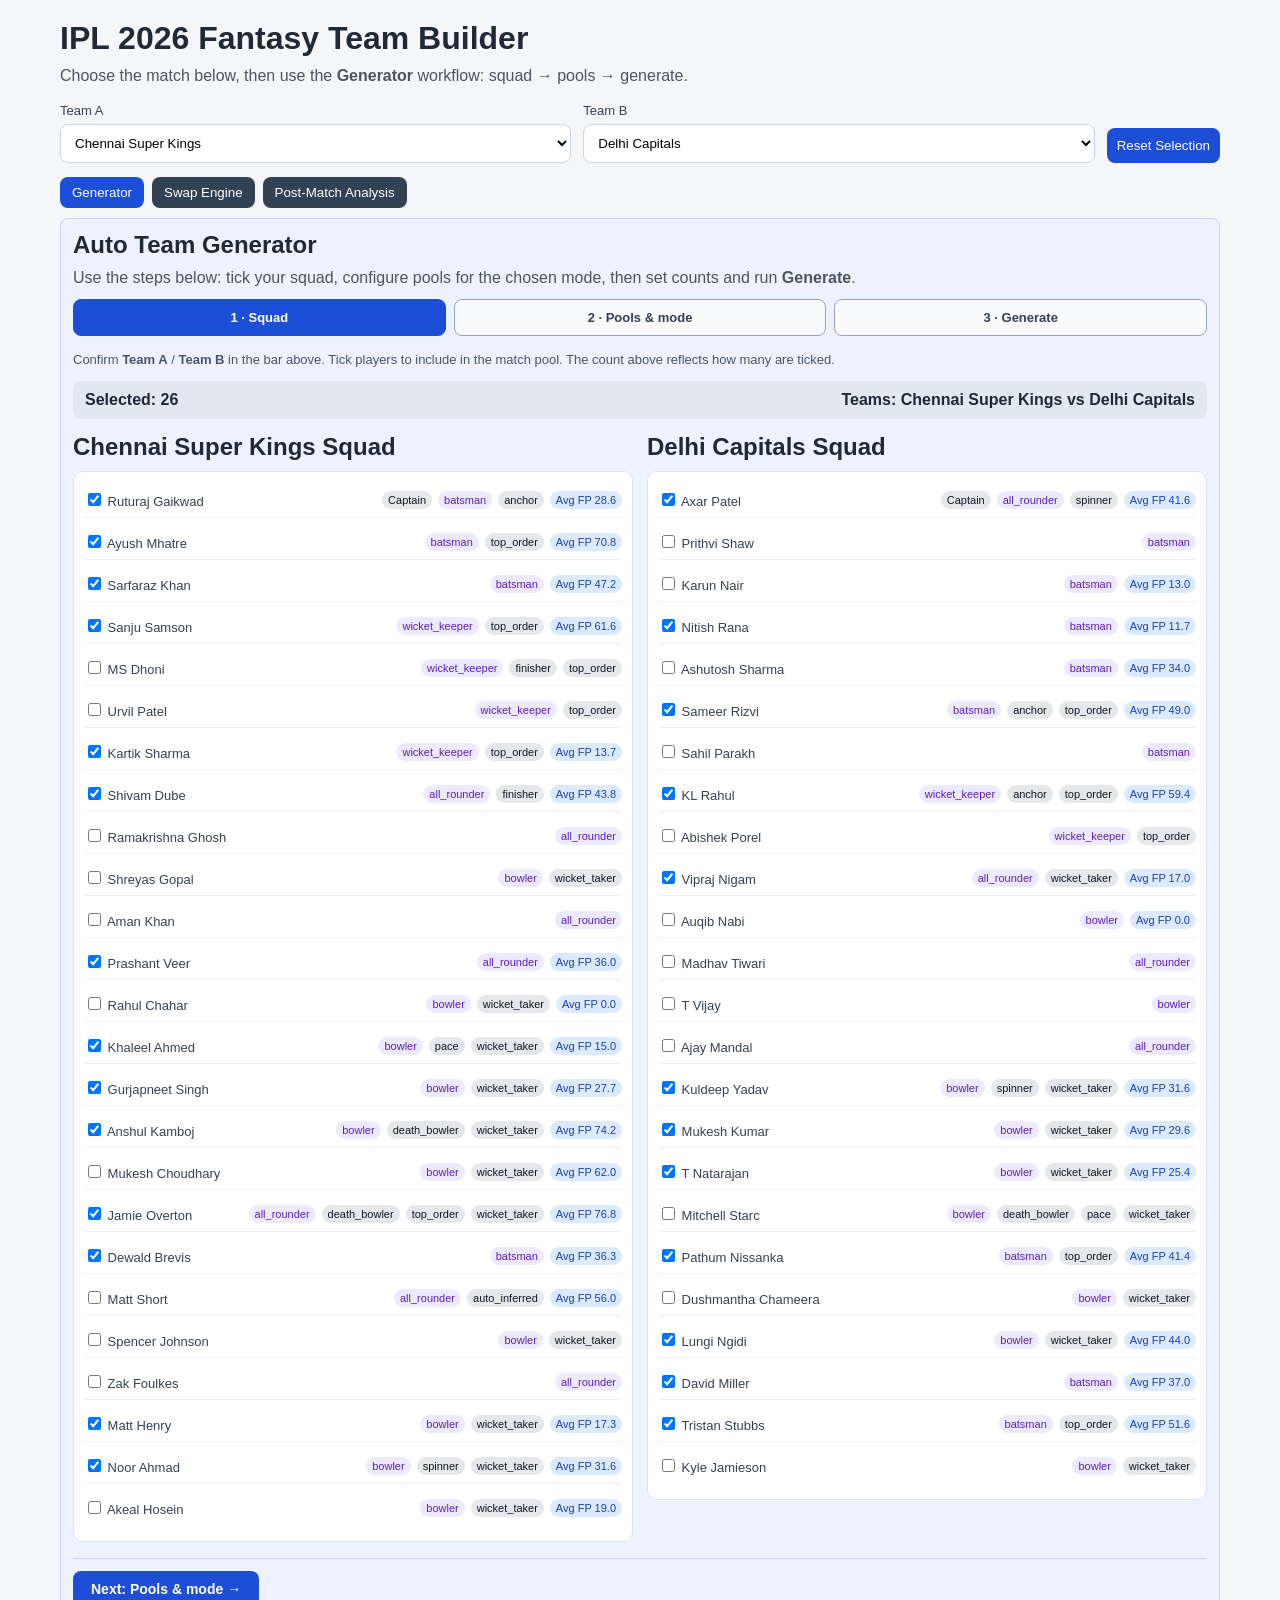
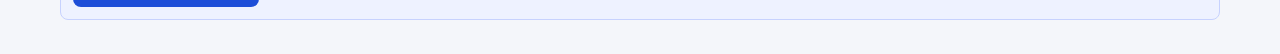
==== commit c3cc140a: "reduced combinations in split based strategy" ====
--- a/web/index.html
+++ b/web/index.html
@@ -4,6 +4,7 @@
   <meta charset="UTF-8" />
   <meta name="viewport" content="width=device-width, initial-scale=1.0" />
   <title>IPL 2026 Fantasy Team Builder</title>
+  <link rel="icon" type="image/svg+xml" href="./favicon.svg" />
   <link rel="stylesheet" href="./styles.css" />
 </head>
 <body>
@@ -146,7 +147,7 @@
           </label>
           <label class="bat-pool-pick-cell" title="First-innings bowl scenario: same Top–Rest–P2 shape; usually more from P2, e.g. 1-2-2">
             <span class="bat-pool-pick-num">Bowl combos (T-R-P2)</span>
-            <input id="secondInningsBowlComboInput" type="text" value="0-2-3,1-1-3,2-0-3,1-2-2" />
+            <input id="secondInningsBowlComboInput" type="text" value="0-2-3,1-1-3,1-2-2" />
           </label>
           <label class="bat-first-verbose-check">
             <input id="secondInningsVerboseLogCheckbox" type="checkbox" />
@@ -170,11 +171,26 @@
         <h3 class="bat-pool-heading">Split pools (only used in <strong>split_pool_p1p2p3</strong> mode)</h3>
         <p class="subtitle bat-pool-sub">
           Per franchise: <strong>P1</strong> tops · <strong>P2</strong> middle bat · <strong>P3</strong> bowlers + bowling AR.
-          <strong>Auto-fill</strong> assigns ticked players. Generation uses <strong>three passes</strong> for same-XI caps (Dup pass 1/2/3). Lineup profiles <strong>C1→C2→C3→C4</strong> round-robin.
-          C/VC pools below use the <strong>same four profile ids</strong> (not α/β match-outcome cells). Optional <strong>full pool %</strong> + exclusions narrow P1/P2/P3 after the first half of teams.
+          <strong>Auto-fill</strong> assigns ticked players. Generation uses <strong>three passes</strong> for same-XI caps (Dup pass 1/2/3). Set <strong>C1–C4 %</strong> for how many teams use each profile (values normalized to 100%; default 25 each). Teams are built in <strong>round-robin</strong> order C1→C2→C3→C4→C1… (not all C1 then all C2). C/VC pools below use the <strong>same four profile ids</strong> (not α/β match-outcome cells). Optional <strong>full pool %</strong> + exclusions narrow P1/P2/P3 after the first half of teams.
         </p>
         <div class="bat-pool-toolbar">
           <button id="splitPoolAutoFillBtn" type="button" class="compact-btn">Auto-fill split pools from selection</button>
+          <label class="bat-pool-pick-cell" title="Share of teams assigned lineup profile C1; weights normalized with C2–C4 to 100%.">
+            <span class="bat-pool-pick-num">C1 %</span>
+            <input id="splitPoolProfileC1PctInput" type="number" min="0" max="100" step="1" value="25" />
+          </label>
+          <label class="bat-pool-pick-cell" title="Share of teams assigned lineup profile C2.">
+            <span class="bat-pool-pick-num">C2 %</span>
+            <input id="splitPoolProfileC2PctInput" type="number" min="0" max="100" step="1" value="25" />
+          </label>
+          <label class="bat-pool-pick-cell" title="Share of teams assigned lineup profile C3.">
+            <span class="bat-pool-pick-num">C3 %</span>
+            <input id="splitPoolProfileC3PctInput" type="number" min="0" max="100" step="1" value="25" />
+          </label>
+          <label class="bat-pool-pick-cell" title="Share of teams assigned lineup profile C4.">
+            <span class="bat-pool-pick-num">C4 %</span>
+            <input id="splitPoolProfileC4PctInput" type="number" min="0" max="100" step="1" value="25" />
+          </label>
           <label class="bat-pool-pick-cell" title="Share of teams built from full P1/P2/P3; remainder drops excluded players from all three pools.">
             <span class="bat-pool-pick-num">Full pool %</span>
             <input id="splitPoolFullPoolPctInput" type="number" min="0" max="100" step="1" value="50" />
@@ -194,6 +210,10 @@
           <label class="bat-first-verbose-check">
             <input id="splitPoolVerboseLogCheckbox" type="checkbox" />
             Verbose split-pool log
+          </label>
+          <label class="bat-first-verbose-check" title="Log first C4 build failures step-by-step (P1/P2/P3 picks and duplicate detection).">
+            <input id="splitPoolC4VerboseCheckbox" type="checkbox" />
+            C4 debug trace
           </label>
         </div>
         <div id="splitPoolGrid" class="bat-pool-grid split-pool-grid" aria-live="polite"></div>
@@ -296,6 +316,10 @@
         <button id="downloadPdfByCandidateTabsBtn" class="compact-btn" type="button">PDF — one tab per candidate</button>
         <button id="downloadPdfByCandidateCombinedBtn" class="compact-btn" type="button">PDF — all candidates (page breaks)</button>
       </div>
+      <div id="generatorProgressBar" class="generator-progress-bar" aria-hidden="true">
+        <div id="generatorProgressFill" class="generator-progress-fill"></div>
+      </div>
+      <p id="generatorProgressDetail" class="generator-progress-detail" aria-live="polite"></p>
       <div id="generatorStatus">No generated teams yet.</div>
       <div id="batFirstGenLog" class="bat-first-gen-log" aria-live="polite"></div>
       <div id="splitPoolGenLog" class="bat-first-gen-log split-pool-gen-log" aria-live="polite"></div>
--- a/web/styles.css
+++ b/web/styles.css
@@ -1086,9 +1086,72 @@
   line-height: 1.2;
 }
 
+.generator-progress-bar {
+  display: none;
+  height: 8px;
+  margin-top: 10px;
+  border-radius: 999px;
+  background: #e2e8f0;
+  overflow: hidden;
+}
+
+.generator-progress-bar.is-active {
+  display: block;
+}
+
+.generator-progress-fill {
+  height: 100%;
+  width: 0%;
+  background: linear-gradient(90deg, #f59e0b, #c2410c);
+  border-radius: 999px;
+  transition: width 0.12s ease-out;
+}
+
+.generator-progress-detail {
+  display: none;
+  margin: 6px 0 0;
+  font-size: 12px;
+  font-weight: 600;
+  color: #b45309;
+  font-variant-numeric: tabular-nums;
+}
+
+.generator-progress-detail.is-active {
+  display: block;
+}
+
 #generatorStatus {
   color: #3730a3;
   font-weight: 600;
+  margin-top: 8px;
+  padding: 6px 8px;
+  border-radius: 6px;
+  transition: background-color 0.15s ease, color 0.15s ease;
+}
+
+#generatorStatus.is-busy {
+  color: #b45309;
+  background: #fff7ed;
+}
+
+#generatorStatus.is-error {
+  color: #b91c1c;
+  background: #fef2f2;
+}
+
+#generatorStatus.is-ok {
+  color: #047857;
+  background: #ecfdf5;
+}
+
+#generateTeamsBtn.is-busy {
+  background: #c2410c;
+  box-shadow: 0 0 0 2px rgba(194, 65, 12, 0.28);
+}
+
+#generateTeamsBtn:disabled {
+  cursor: wait;
+  opacity: 0.96;
 }
 
 .tuning-snapshot {
